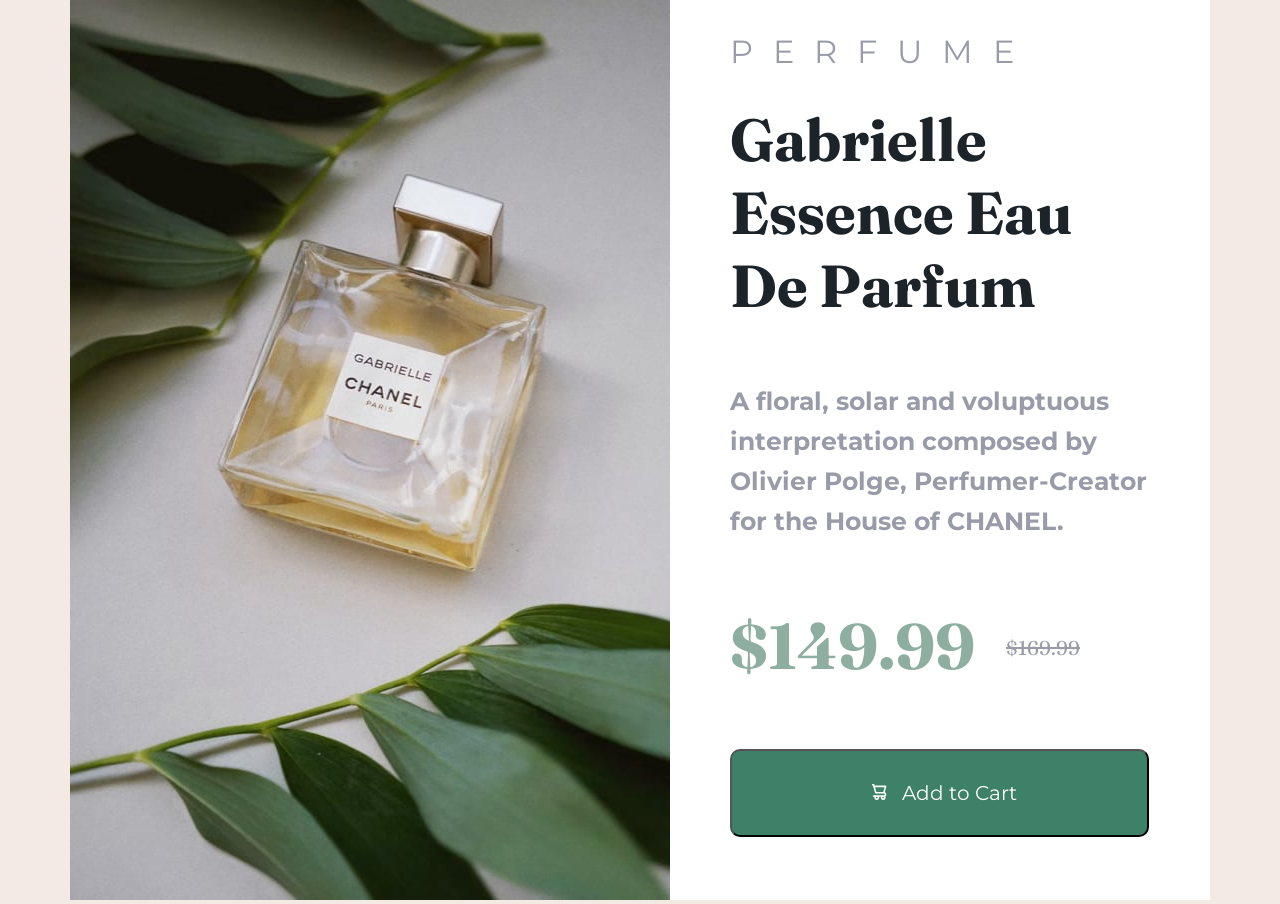
==== index.html @ 8f2896db "Update" ====
<!DOCTYPE html>
<html lang="en">
<head>
    <meta charset="UTF-8">
    <meta http-equiv="X-UA-Compatible" content="IE=edge">
    <meta name="viewport" content="width=device-width, initial-scale=1.0">
    <link rel="shortcut icon" href="images\favicon-32x32.png?=v2" type="image/x-icon">
    <link rel="preconnect" href="https://fonts.googleapis.com">
<link rel="preconnect" href="https://fonts.gstatic.com" crossorigin>
<link href="https://fonts.googleapis.com/css2?family=Fraunces:opsz@9..144&family=Montserrat&display=swap" rel="stylesheet"> 
    <link rel="stylesheet" href="styles.css">
    <title>Gabrielle Essence Eau De Parfum</title>
</head>
<body>
   <div class="image">
    <img srcset="images\image-product-desktop.jpg 600px, images\image-product-mobile.jpg 686px"
    sizes="(max-width=375px) 686px, 600px"
    src="images\image-product-desktop.jpg"
    alt="Gabrielle Essence Eau De Parfum">
   </div>
    <div class="text">
        <p class="perfume">PERFUME</p>
        <p class="name">Gabrielle<br>Essence Eau <br> De Parfum</p>
        <p class="description"><strong>A floral, solar and voluptuous interpretation composed by <br>Olivier Polge, Perfumer-Creator <br>for the House of CHANEL.</strong></p>
        <p class="current-price">$149.99</p>
        <p class="previous-price">$169.99</p>
        <button type="button" name="myButton" class="button"> <svg width="15" height="16" xmlns="http://www.w3.org/2000/svg"><path d="M14.383 10.388a2.397 2.397 0 0 0-1.518-2.222l1.494-5.593a.8.8 0 0 0-.144-.695.8.8 0 0 0-.631-.28H2.637L2.373.591A.8.8 0 0 0 1.598 0H0v1.598h.983l1.982 7.4a.8.8 0 0 0 .799.59h8.222a.8.8 0 0 1 0 1.599H1.598a.8.8 0 1 0 0 1.598h.943a2.397 2.397 0 1 0 4.507 0h1.885a2.397 2.397 0 1 0 4.331-.376 2.397 2.397 0 0 0 1.12-2.021ZM11.26 7.99H4.395L3.068 3.196h9.477L11.26 7.991Zm-6.465 6.392a.8.8 0 1 1 0-1.598.8.8 0 0 1 0 1.598Zm6.393 0a.8.8 0 1 1 0-1.598.8.8 0 0 1 0 1.598Z" fill="#FFF"/></svg> Add to Cart</button>
    </div>
</body>
</html>
---- styles.css ----
body{
    background-color: #F3EAE3;
    align-items: center;
    max-width: max-content;
    max-height: fit-content;
    margin: auto;
}
button {    
    color: #ffffff;
    background-color: #3d8168;
    font-family: 'Montserrat', sans-serif;
    font-size: 20px;
    border-radius: 10px;
    padding: 30px 130px 30px 140px;
    cursor: pointer;
}
button:hover {
    color: #ffffff;
    background-color: #1a4031;
}
svg{
    padding-right: 10px;
}
.image{
    margin: none;
    display: inline-block;
    position: relative;
}
.text {
    float: right;
    height: 900px;
    width: 480px;
    background-color: white;
    text-align: left;
    padding-left: 60px;
    color: #999BA8;
    margin: 0;
    position: relative;
}
.perfume{
    font-size: 2rem;
    letter-spacing: 20px;
    font-family: 'Montserrat', sans-serif;
    margin-block-start: none;
    margin-block-end: none;
}
.name {
    font-family: 'Fraunces', serif;
    color: #1C2329;
    font-weight: 700;
    font-size: 3.7rem;
    margin-top: 15px;
}
.description{
    font-size: 25px;
    line-height: 40px;
    font-weight: 500;
    font-family: 'Montserrat', sans-serif;
    margin-bottom: 65px;
}
.current-price {
    font-family: 'Fraunces', serif;
    color: #8EAEA1;
    font-weight: 700;
    font-size: 4rem;
}
.previous-price {
    font-family: 'Fraunces', serif;
    font-size: 20px;
    position: absolute;
    right: 130px;
    bottom: 220px;
    text-decoration-line: line-through;
}
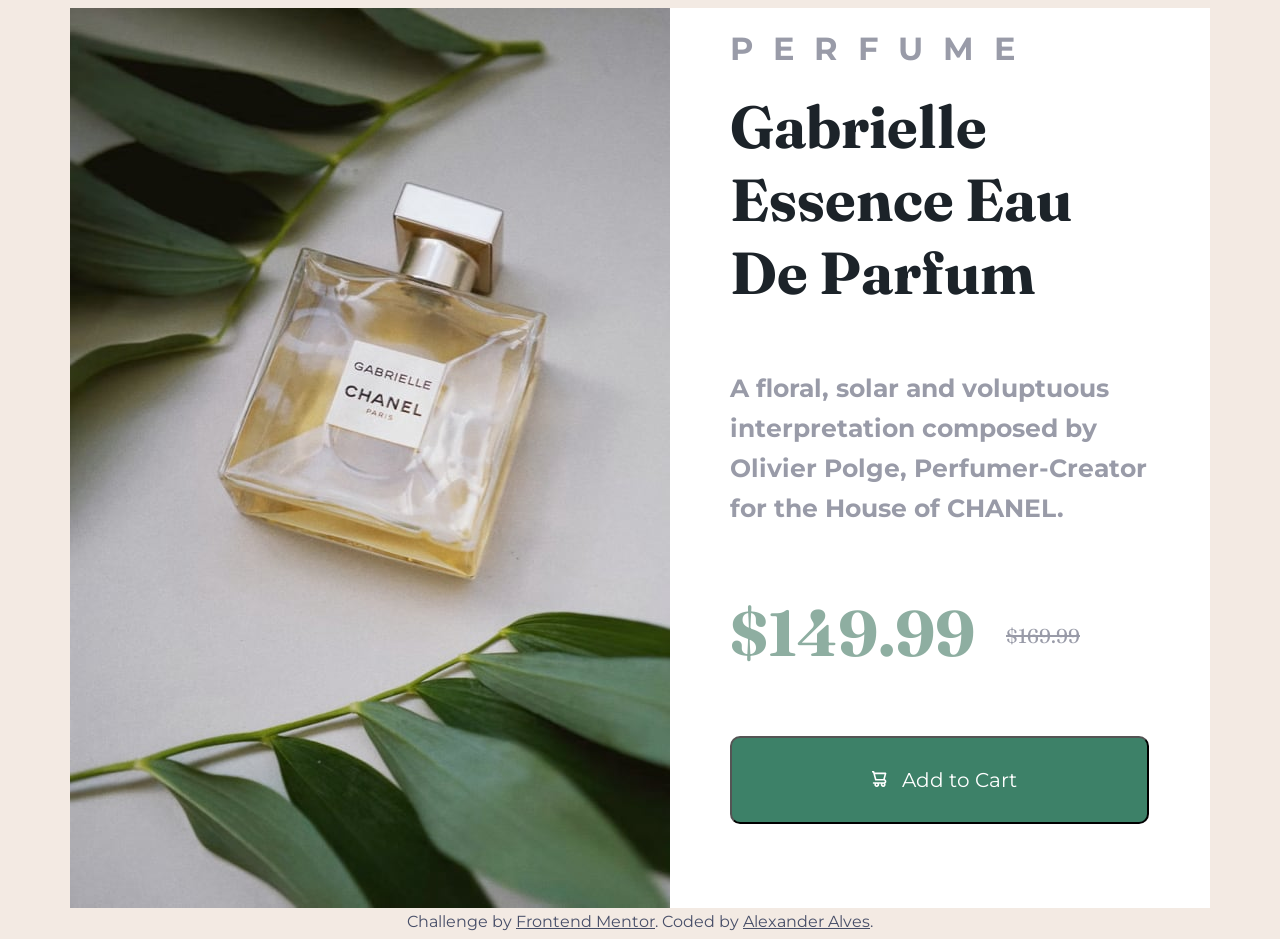
==== commit a9a0b0dc: "Updates Feedbacks received from the Frontend Mentor community, especially regarding accessibility is" ====
--- a/index.html
+++ b/index.html
@@ -12,19 +12,24 @@
     <title>Gabrielle Essence Eau De Parfum</title>
 </head>
 <body>
-   <div class="image">
-    <img srcset="images\image-product-desktop.jpg 600px, images\image-product-mobile.jpg 686px"
-    sizes="(max-width=375px) 686px, 600px"
-    src="images\image-product-desktop.jpg"
-    alt="Gabrielle Essence Eau De Parfum">
-   </div>
+   <main>
+    <div class="image">
+     <img srcset="images\image-product-desktop.jpg 600px, images\image-product-mobile.jpg 686px"
+     sizes="(max-width=375px) 686px, 600px"
+     src="images\image-product-desktop.jpg"
+     alt="Gabrielle Essence Eau De Parfum">
+    </div>
     <div class="text">
-        <p class="perfume">PERFUME</p>
+        <h1 class="perfume">PERFUME</h1>
         <p class="name">Gabrielle<br>Essence Eau <br> De Parfum</p>
         <p class="description"><strong>A floral, solar and voluptuous interpretation composed by <br>Olivier Polge, Perfumer-Creator <br>for the House of CHANEL.</strong></p>
         <p class="current-price">$149.99</p>
         <p class="previous-price">$169.99</p>
         <button type="button" name="myButton" class="button"> <svg width="15" height="16" xmlns="http://www.w3.org/2000/svg"><path d="M14.383 10.388a2.397 2.397 0 0 0-1.518-2.222l1.494-5.593a.8.8 0 0 0-.144-.695.8.8 0 0 0-.631-.28H2.637L2.373.591A.8.8 0 0 0 1.598 0H0v1.598h.983l1.982 7.4a.8.8 0 0 0 .799.59h8.222a.8.8 0 0 1 0 1.599H1.598a.8.8 0 1 0 0 1.598h.943a2.397 2.397 0 1 0 4.507 0h1.885a2.397 2.397 0 1 0 4.331-.376 2.397 2.397 0 0 0 1.12-2.021ZM11.26 7.99H4.395L3.068 3.196h9.477L11.26 7.991Zm-6.465 6.392a.8.8 0 1 1 0-1.598.8.8 0 0 1 0 1.598Zm6.393 0a.8.8 0 1 1 0-1.598.8.8 0 0 1 0 1.598Z" fill="#FFF"/></svg> Add to Cart</button>
     </div>
+   </main>
+   <div class="attribution">
+    Challenge by <a href="https://www.frontendmentor.io?ref=challenge" target="_blank">Frontend Mentor</a>. 
+    Coded by <a href="#">Alexander Alves</a>.
 </body>
 </html>
--- a/styles.css
+++ b/styles.css
@@ -1,13 +1,20 @@
+:root{
+    --salmon: #F3EAE3;
+    --white: #ffffff;
+    --green: #3d8168;
+    --grey: #999BA8;
+    --darkblue: #1C2329;
+    --pastelgreen: #8EAEA1;
+    --darkgrey: #474E68;
+}
 body{
-    background-color: #F3EAE3;
-    align-items: center;
-    max-width: max-content;
-    max-height: fit-content;
-    margin: auto;
+    background-color: var(--salmon);
+    display : grid;
+    place-items: center;
 }
 button {    
-    color: #ffffff;
-    background-color: #3d8168;
+    color: var(--white);
+    background-color: var(--green);
     font-family: 'Montserrat', sans-serif;
     font-size: 20px;
     border-radius: 10px;
@@ -15,11 +22,14 @@
     cursor: pointer;
 }
 button:hover {
-    color: #ffffff;
+    color: var(--white);
     background-color: #1a4031;
 }
 svg{
     padding-right: 10px;
+}
+a{
+    color: var(--darkgrey)
 }
 .image{
     margin: none;
@@ -30,10 +40,10 @@
     float: right;
     height: 900px;
     width: 480px;
-    background-color: white;
+    background-color: var(--white);
     text-align: left;
     padding-left: 60px;
-    color: #999BA8;
+    color: var(--grey);
     margin: 0;
     position: relative;
 }
@@ -46,7 +56,7 @@
 }
 .name {
     font-family: 'Fraunces', serif;
-    color: #1C2329;
+    color: var(--darkblue);
     font-weight: 700;
     font-size: 3.7rem;
     margin-top: 15px;
@@ -60,7 +70,7 @@
 }
 .current-price {
     font-family: 'Fraunces', serif;
-    color: #8EAEA1;
+    color: var(--pastelgreen);
     font-weight: 700;
     font-size: 4rem;
 }
@@ -69,6 +79,10 @@
     font-size: 20px;
     position: absolute;
     right: 130px;
-    bottom: 220px;
+    bottom: 240px;
     text-decoration-line: line-through;
+}
+.attribution{
+    font-family: 'Montserrat', sans-serif;
+    color: var(--darkgrey);
 }
